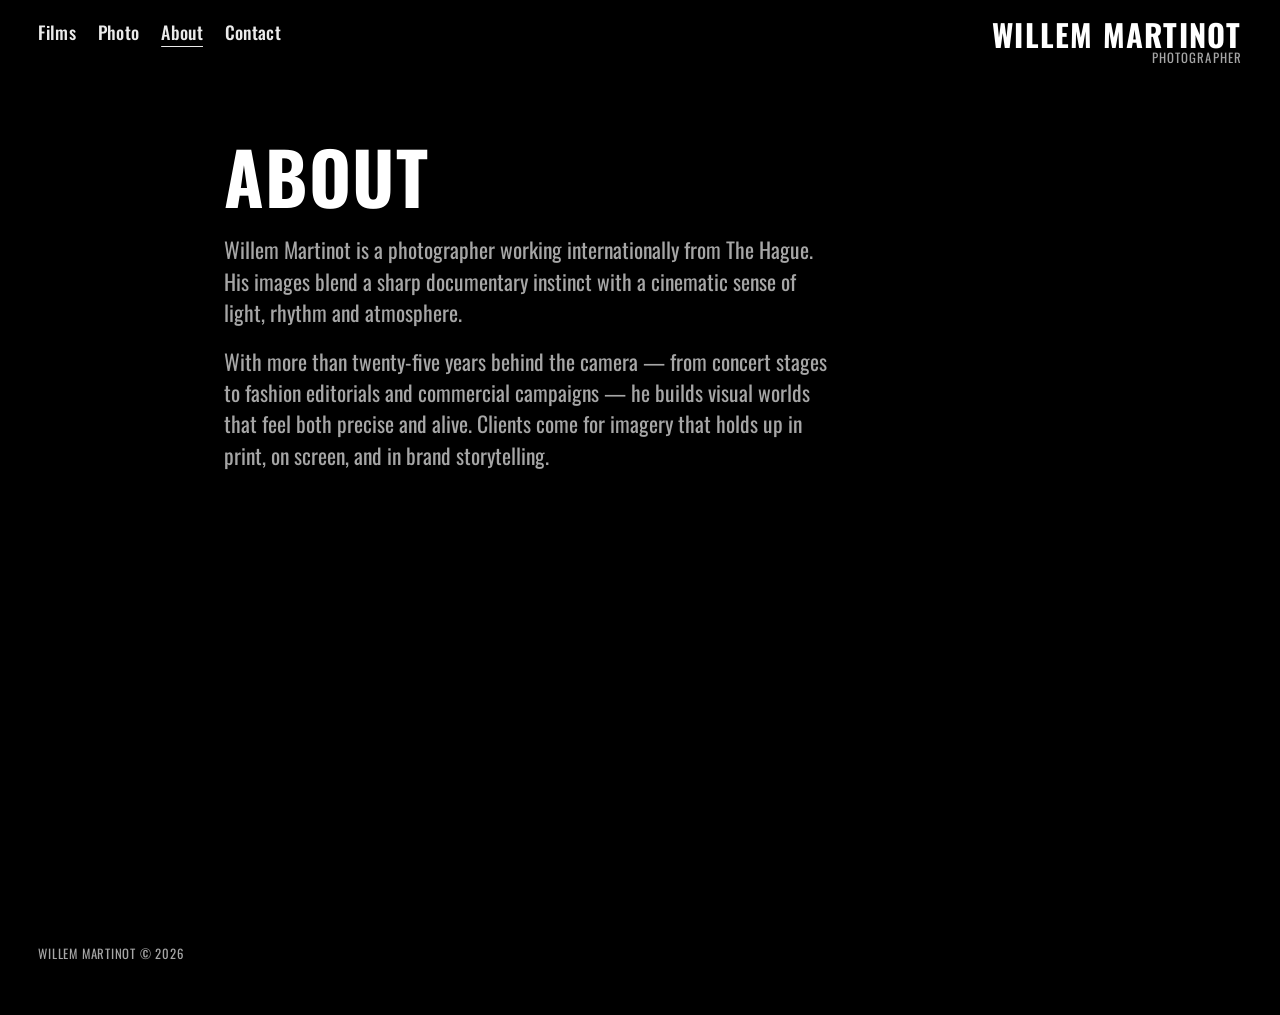
==== about/index.html @ 23cb96c8 "Add English cinematic portfolio site for willemmartinot.com. Tina & Flo–inspired hero, films grid, p" ====
<!DOCTYPE html>
<html lang="en">
<head>
  <meta charset="UTF-8">
  <meta name="viewport" content="width=device-width, initial-scale=1.0">
  <title>About | Willem Martinot</title>
  <meta name="description" content="About Willem Martinot — photographer with a cinematic approach to fashion, music and commercial imagery.">
  <link rel="canonical" href="https://www.willemmartinot.com/about/">
  <link rel="stylesheet" href="/css/main.css">
</head>
<body>
  <header class="site-header" data-site-header></header>

  <main class="page">
    <div class="page__inner">
      <h1 class="page__title">About</h1>
      <div class="page__body">
        <p>Willem Martinot is a photographer working internationally from The Hague. His images blend a sharp documentary instinct with a cinematic sense of light, rhythm and atmosphere.</p>
        <p>With more than twenty-five years behind the camera — from concert stages to fashion editorials and commercial campaigns — he builds visual worlds that feel both precise and alive. Clients come for imagery that holds up in print, on screen, and in brand storytelling.</p>
      </div>
    </div>
  </main>

  <footer class="site-footer">
    <p>Willem Martinot © <span data-year></span></p>
  </footer>

  <script src="/js/main.js"></script>
  <script>document.querySelector("[data-year]").textContent = new Date().getFullYear();</script>
</body>
</html>
---- css/main.css ----
@font-face {
  font-family: "Oswald";
  src: url("/fonts/oswald/Oswald-VariableFont_wght.ttf") format("truetype");
  font-weight: 200 700;
  font-style: normal;
  font-display: swap;
}

:root {
  --color-bg: #000000;
  --color-text: #ffffff;
  --color-text-muted: rgba(255, 255, 255, 0.65);
  --color-placeholder: #1a1a1a;
  --font-display: "Oswald", "Arial Narrow", sans-serif;
  --header-h: 4.5rem;
  --ease-out: cubic-bezier(0.22, 1, 0.36, 1);
}

*,
*::before,
*::after {
  box-sizing: border-box;
}

html {
  scroll-behavior: smooth;
}

body {
  margin: 0;
  background: var(--color-bg);
  color: var(--color-text);
  font-family: var(--font-display);
  font-weight: 400;
  line-height: 1.35;
  -webkit-font-smoothing: antialiased;
  text-rendering: optimizeLegibility;
}

img,
video {
  max-width: 100%;
  display: block;
}

a {
  color: inherit;
  text-decoration: none;
}

button {
  font: inherit;
  color: inherit;
  background: none;
  border: none;
  cursor: pointer;
  padding: 0;
}

/* --- Header --- */
.site-header {
  position: fixed;
  inset: 0 0 auto;
  z-index: 100;
  display: flex;
  align-items: flex-start;
  justify-content: space-between;
  padding: 1.25rem clamp(1rem, 3vw, 2.5rem);
  pointer-events: none;
}

.site-header a,
.site-header button {
  pointer-events: auto;
}

.nav {
  display: flex;
  flex-wrap: wrap;
  gap: 0.85rem 1.35rem;
  list-style: none;
  margin: 0;
  padding: 0;
}

.nav a {
  font-size: clamp(0.95rem, 1.4vw, 1.15rem);
  font-weight: 500;
  letter-spacing: 0.02em;
  text-transform: capitalize;
  opacity: 0.92;
  transition: opacity 0.25s ease;
}

.nav a:hover {
  opacity: 1;
}

.nav a[aria-current="page"] {
  text-decoration: underline;
  text-underline-offset: 0.35em;
  text-decoration-thickness: 1px;
}

.brand {
  text-align: right;
  line-height: 0.95;
}

.brand__name {
  display: block;
  font-size: clamp(1.35rem, 2.4vw, 2rem);
  font-weight: 700;
  letter-spacing: 0.04em;
  text-transform: uppercase;
}

.brand__title {
  display: block;
  margin-top: 0.2rem;
  font-size: clamp(0.7rem, 1vw, 0.85rem);
  font-weight: 400;
  letter-spacing: 0.08em;
  text-transform: uppercase;
  color: var(--color-text-muted);
}

/* --- Hero --- */
.hero {
  position: relative;
  width: 100vw;
  height: 100vh;
  height: 100dvh;
  overflow: hidden;
  background: var(--color-bg);
}

.hero__media {
  position: absolute;
  inset: 0;
}

.hero__media video,
.hero__media img {
  width: 100%;
  height: 100%;
  object-fit: cover;
}

.hero__media video {
  opacity: 0;
  transition: opacity 0.8s var(--ease-out);
}

.hero__media video.is-ready {
  opacity: 1;
}

.hero__scrim {
  position: absolute;
  inset: 0;
  background:
    linear-gradient(to bottom, rgba(0, 0, 0, 0.35) 0%, transparent 28%),
    linear-gradient(to top, rgba(0, 0, 0, 0.45) 0%, transparent 35%);
  pointer-events: none;
}

.hero__copy {
  position: absolute;
  left: clamp(1rem, 3vw, 2.5rem);
  bottom: clamp(4rem, 10vh, 6.5rem);
  max-width: min(28rem, 88vw);
  opacity: 0;
  transform: translateY(1rem);
  animation: hero-in 0.9s var(--ease-out) 0.25s forwards;
}

.hero__copy p {
  margin: 0;
  font-size: clamp(1.75rem, 4.2vw, 3.25rem);
  font-weight: 700;
  line-height: 1.05;
  letter-spacing: 0.01em;
  text-transform: lowercase;
  text-shadow: 0 2px 24px rgba(0, 0, 0, 0.55);
}

.hero-scroll {
  position: absolute;
  left: 50%;
  bottom: 1.5rem;
  transform: translateX(-50%);
  width: 2.5rem;
  height: 2.5rem;
  display: grid;
  place-items: center;
  opacity: 0.85;
  animation: scroll-pulse 2s ease-in-out infinite;
}

.hero-scroll:hover {
  opacity: 1;
}

.hero-scroll svg {
  width: 1.75rem;
  height: 1.75rem;
}

@keyframes hero-in {
  to {
    opacity: 1;
    transform: translateY(0);
  }
}

@keyframes scroll-pulse {
  0%,
  100% {
    transform: translateX(-50%) translateY(0);
  }
  50% {
    transform: translateX(-50%) translateY(6px);
  }
}

/* --- Films grid --- */
.films {
  width: 100%;
}

.films-grid {
  display: grid;
  grid-template-columns: repeat(2, 1fr);
  gap: 0;
}

.film-tile {
  position: relative;
  display: block;
  aspect-ratio: 16 / 9;
  overflow: hidden;
  background: var(--color-placeholder);
  color: inherit;
}

.film-tile__poster,
.film-tile__video {
  position: absolute;
  inset: 0;
  width: 100%;
  height: 100%;
  object-fit: cover;
}

.film-tile__poster {
  transition: transform 0.7s var(--ease-out);
}

.film-tile__video {
  opacity: 0;
  transition: opacity 0.35s ease;
}

.film-tile__overlay {
  position: absolute;
  inset: 0;
  display: flex;
  align-items: flex-end;
  padding: clamp(1rem, 2.5vw, 1.75rem);
  background: linear-gradient(to top, rgba(0, 0, 0, 0.7) 0%, transparent 55%);
  opacity: 0;
  transition: opacity 0.35s ease;
}

.film-tile__title {
  margin: 0;
  font-size: clamp(1rem, 2vw, 1.5rem);
  font-weight: 600;
  letter-spacing: 0.02em;
  text-transform: uppercase;
}

.film-tile:hover .film-tile__overlay,
.film-tile:focus-visible .film-tile__overlay,
.film-tile.is-previewing .film-tile__overlay {
  opacity: 1;
}

.film-tile:hover .film-tile__poster,
.film-tile:focus-visible .film-tile__poster,
.film-tile.is-previewing .film-tile__poster {
  transform: scale(1.04);
}

.film-tile:hover .film-tile__video,
.film-tile:focus-visible .film-tile__video,
.film-tile.is-previewing .film-tile__video.is-ready {
  opacity: 1;
}

.film-tile:focus-visible {
  outline: 2px solid #fff;
  outline-offset: -2px;
}

/* --- Page shell (inner pages) --- */
.page {
  padding-top: calc(var(--header-h) + 1rem);
  min-height: 100vh;
}

.page--flush {
  padding-top: var(--header-h);
}

.page__inner {
  width: min(52rem, 92vw);
  margin: 0 auto;
  padding: clamp(2rem, 6vh, 4rem) 0 clamp(4rem, 10vh, 6rem);
}

.page__title {
  margin: 0 0 1.5rem;
  font-size: clamp(2.5rem, 7vw, 4.5rem);
  font-weight: 700;
  letter-spacing: 0.02em;
  text-transform: uppercase;
  line-height: 0.95;
}

.page__lead,
.page__body p {
  margin: 0 0 1.1rem;
  font-size: clamp(1.05rem, 2vw, 1.35rem);
  font-weight: 400;
  line-height: 1.45;
  color: var(--color-text-muted);
  max-width: 38rem;
}

.page__body p:last-child {
  margin-bottom: 0;
}

.contact-links {
  display: flex;
  flex-direction: column;
  gap: 0.75rem;
  margin-top: 2rem;
}

.contact-links a {
  font-size: clamp(1.25rem, 3vw, 2rem);
  font-weight: 600;
  letter-spacing: 0.02em;
  text-transform: uppercase;
  width: fit-content;
  border-bottom: 1px solid transparent;
  transition: border-color 0.25s ease, opacity 0.25s ease;
}

.contact-links a:hover {
  border-bottom-color: currentColor;
}

/* --- Photography masonry --- */
.photo-page {
  padding-top: var(--header-h);
}

.fashion-masonry {
  column-count: 3;
  column-gap: 8px;
  width: 100%;
  padding: 0;
}

.fashion-masonry--full {
  max-width: none;
}

.fashion-masonry__item {
  break-inside: avoid;
  margin-bottom: 8px;
  overflow: hidden;
  background: var(--color-placeholder);
}

.fashion-masonry__item img {
  width: 100%;
  height: auto;
  display: block;
  cursor: pointer;
  transition: transform 0.5s var(--ease-out);
}

.fashion-masonry__item:hover img {
  transform: scale(1.02);
}

/* --- Film project --- */
.project-hero {
  position: relative;
  width: 100%;
  aspect-ratio: 16 / 9;
  max-height: 80vh;
  overflow: hidden;
  background: var(--color-placeholder);
}

.project-hero img,
.project-hero video {
  width: 100%;
  height: 100%;
  object-fit: cover;
}

.project-meta {
  width: min(52rem, 92vw);
  margin: 0 auto;
  padding: clamp(2rem, 5vh, 3.5rem) 0 5rem;
}

.project-meta h1 {
  margin: 0 0 0.75rem;
  font-size: clamp(2rem, 5vw, 3.5rem);
  font-weight: 700;
  text-transform: uppercase;
  letter-spacing: 0.02em;
  line-height: 1;
}

.project-meta__credits {
  margin: 0 0 1.5rem;
  font-size: 0.95rem;
  letter-spacing: 0.04em;
  text-transform: uppercase;
  color: var(--color-text-muted);
}

.project-meta p {
  margin: 0 0 1rem;
  font-size: 1.1rem;
  line-height: 1.5;
  color: var(--color-text-muted);
  max-width: 38rem;
}

.back-link {
  display: inline-block;
  margin-bottom: 1.5rem;
  font-size: 0.95rem;
  letter-spacing: 0.06em;
  text-transform: uppercase;
  color: var(--color-text-muted);
  transition: color 0.25s ease;
}

.back-link:hover {
  color: var(--color-text);
}

/* --- Lightbox --- */
.lightbox {
  position: fixed;
  inset: 0;
  z-index: 200;
  display: none;
  align-items: center;
  justify-content: center;
  padding: 1.5rem;
  background: rgba(0, 0, 0, 0.92);
  cursor: zoom-out;
}

.lightbox.active {
  display: flex;
}

.lightbox img {
  max-width: min(96vw, 1600px);
  max-height: 92vh;
  width: auto;
  height: auto;
  object-fit: contain;
}

/* --- Footer --- */
.site-footer {
  padding: 2rem clamp(1rem, 3vw, 2.5rem) 2.5rem;
  font-size: 0.8rem;
  letter-spacing: 0.06em;
  text-transform: uppercase;
  color: var(--color-text-muted);
}

/* --- Placeholder badge --- */
.placeholder-note {
  position: absolute;
  top: 0.75rem;
  right: 0.75rem;
  z-index: 2;
  padding: 0.25rem 0.5rem;
  font-size: 0.65rem;
  letter-spacing: 0.08em;
  text-transform: uppercase;
  background: rgba(0, 0, 0, 0.55);
  color: var(--color-text-muted);
  pointer-events: none;
}

/* --- Responsive --- */
@media (max-width: 900px) {
  .films-grid {
    grid-template-columns: 1fr;
  }

  .fashion-masonry {
    column-count: 2;
  }

  .hero__copy p {
    font-size: clamp(1.5rem, 6vw, 2.25rem);
  }
}

@media (max-width: 600px) {
  .site-header {
    padding: 1rem;
  }

  .nav {
    gap: 0.65rem 1rem;
    max-width: 58%;
  }

  .nav a {
    font-size: 0.9rem;
  }

  .brand__name {
    font-size: 1.1rem;
  }

  .fashion-masonry {
    column-count: 1;
    column-gap: 0;
  }

  .fashion-masonry__item {
    margin-bottom: 4px;
  }
}

@media (prefers-reduced-motion: reduce) {
  html {
    scroll-behavior: auto;
  }

  .hero__copy,
  .hero-scroll,
  .film-tile__overlay,
  .film-tile__video,
  .fashion-masonry__item img {
    animation: none;
    transition: none;
  }

  .hero__copy {
    opacity: 1;
    transform: none;
  }
}
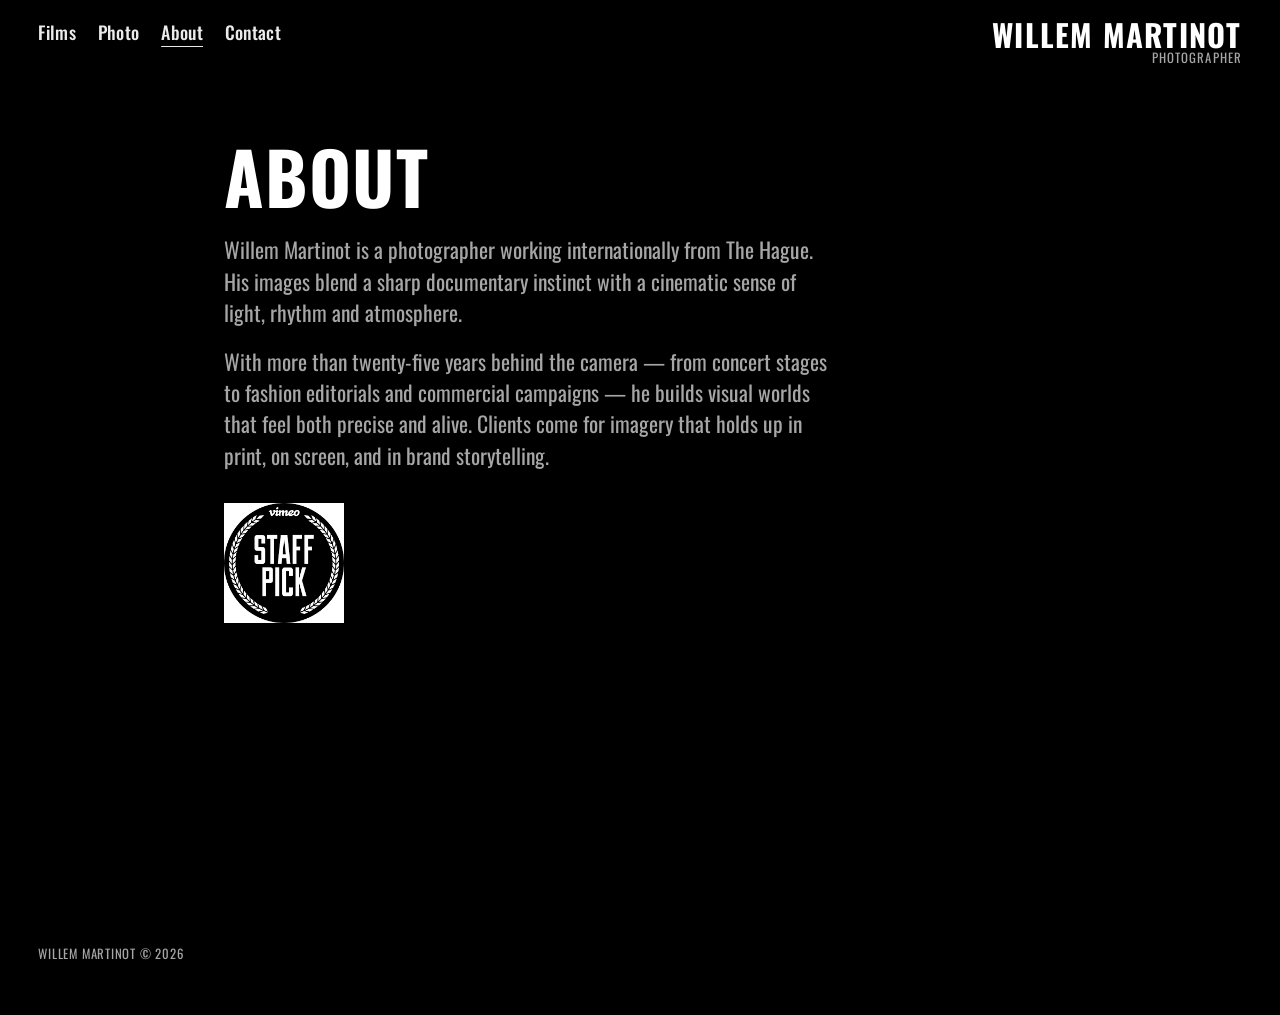
==== commit 67ed069b: "Match Tina & Flo film grid spacing and add Vimeo Staff Pick to About. Co-authored-by: Cursor <cursor" ====
--- a/about/index.html
+++ b/about/index.html
@@ -17,6 +17,15 @@
       <div class="page__body">
         <p>Willem Martinot is a photographer working internationally from The Hague. His images blend a sharp documentary instinct with a cinematic sense of light, rhythm and atmosphere.</p>
         <p>With more than twenty-five years behind the camera — from concert stages to fashion editorials and commercial campaigns — he builds visual worlds that feel both precise and alive. Clients come for imagery that holds up in print, on screen, and in brand storytelling.</p>
+        <img
+          class="about-badge"
+          src="/media/about/staffpick.png"
+          alt="Vimeo Staff Pick"
+          width="225"
+          height="225"
+          loading="lazy"
+          decoding="async"
+        >
       </div>
     </div>
   </main>
--- a/css/main.css
+++ b/css/main.css
@@ -227,12 +227,13 @@
 /* --- Films grid --- */
 .films {
   width: 100%;
+  padding: 30px;
 }
 
 .films-grid {
   display: grid;
   grid-template-columns: repeat(2, 1fr);
-  gap: 0;
+  gap: 30px;
 }
 
 .film-tile {
@@ -341,6 +342,13 @@
 
 .page__body p:last-child {
   margin-bottom: 0;
+}
+
+.about-badge {
+  display: block;
+  width: clamp(5.5rem, 12vw, 7.5rem);
+  height: auto;
+  margin-top: 2rem;
 }
 
 .contact-links {
@@ -512,8 +520,13 @@
 
 /* --- Responsive --- */
 @media (max-width: 900px) {
+  .films {
+    padding: 20px;
+  }
+
   .films-grid {
     grid-template-columns: 1fr;
+    gap: 20px;
   }
 
   .fashion-masonry {
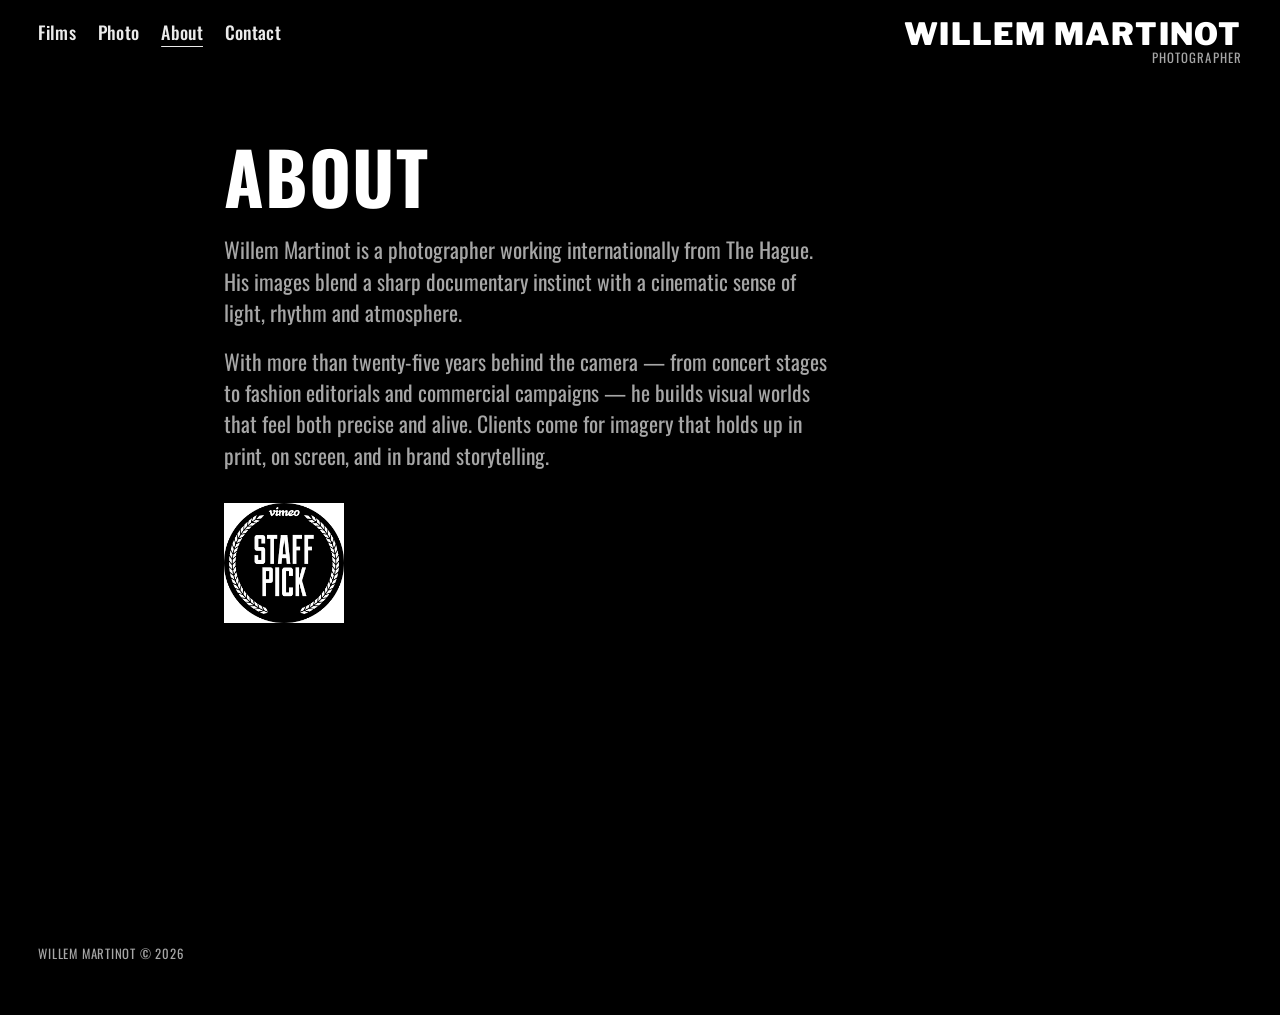
==== commit 42124d38: "Use Libre Franklin for brand and hero copy, and tighten the intro line. Co-authored-by: Cursor <curs" ====
--- a/about/index.html
+++ b/about/index.html
@@ -6,7 +6,10 @@
   <title>About | Willem Martinot</title>
   <meta name="description" content="About Willem Martinot — photographer with a cinematic approach to fashion, music and commercial imagery.">
   <link rel="canonical" href="https://www.willemmartinot.com/about/">
-  <link rel="stylesheet" href="/css/main.css">
+  <link rel="preconnect" href="https://fonts.googleapis.com">
+  <link rel="preconnect" href="https://fonts.gstatic.com" crossorigin>
+  <link href="https://fonts.googleapis.com/css2?family=Libre+Franklin:wght@800;900&display=swap" rel="stylesheet">
+  <link rel="stylesheet" href="/css/main.css?v=5">
 </head>
 <body>
   <header class="site-header" data-site-header></header>
--- a/css/main.css
+++ b/css/main.css
@@ -12,6 +12,7 @@
   --color-text-muted: rgba(255, 255, 255, 0.65);
   --color-placeholder: #1a1a1a;
   --font-display: "Oswald", "Arial Narrow", sans-serif;
+  --font-brand: "Libre Franklin", "Helvetica Neue", sans-serif;
   --header-h: 4.5rem;
   --ease-out: cubic-bezier(0.22, 1, 0.36, 1);
 }
@@ -109,8 +110,9 @@
 
 .brand__name {
   display: block;
+  font-family: var(--font-brand);
   font-size: clamp(1.35rem, 2.4vw, 2rem);
-  font-weight: 700;
+  font-weight: 900;
   letter-spacing: 0.04em;
   text-transform: uppercase;
 }
@@ -138,16 +140,24 @@
 .hero__media {
   position: absolute;
   inset: 0;
+  z-index: 0;
 }
 
 .hero__media video,
 .hero__media img {
+  position: absolute;
+  inset: 0;
   width: 100%;
   height: 100%;
   object-fit: cover;
 }
 
+.hero__media img {
+  z-index: 0;
+}
+
 .hero__media video {
+  z-index: 1;
   opacity: 0;
   transition: opacity 0.8s var(--ease-out);
 }
@@ -156,9 +166,14 @@
   opacity: 1;
 }
 
+.hero__media:has(video.is-ready) img {
+  opacity: 0;
+}
+
 .hero__scrim {
   position: absolute;
   inset: 0;
+  z-index: 1;
   background:
     linear-gradient(to bottom, rgba(0, 0, 0, 0.35) 0%, transparent 28%),
     linear-gradient(to top, rgba(0, 0, 0, 0.45) 0%, transparent 35%);
@@ -169,6 +184,7 @@
   position: absolute;
   left: clamp(1rem, 3vw, 2.5rem);
   bottom: clamp(4rem, 10vh, 6.5rem);
+  z-index: 2;
   max-width: min(28rem, 88vw);
   opacity: 0;
   transform: translateY(1rem);
@@ -177,11 +193,11 @@
 
 .hero__copy p {
   margin: 0;
+  font-family: var(--font-brand);
   font-size: clamp(1.75rem, 4.2vw, 3.25rem);
-  font-weight: 700;
+  font-weight: 800;
   line-height: 1.05;
   letter-spacing: 0.01em;
-  text-transform: lowercase;
   text-shadow: 0 2px 24px rgba(0, 0, 0, 0.55);
 }
 
@@ -189,6 +205,7 @@
   position: absolute;
   left: 50%;
   bottom: 1.5rem;
+  z-index: 2;
   transform: translateX(-50%);
   width: 2.5rem;
   height: 2.5rem;
